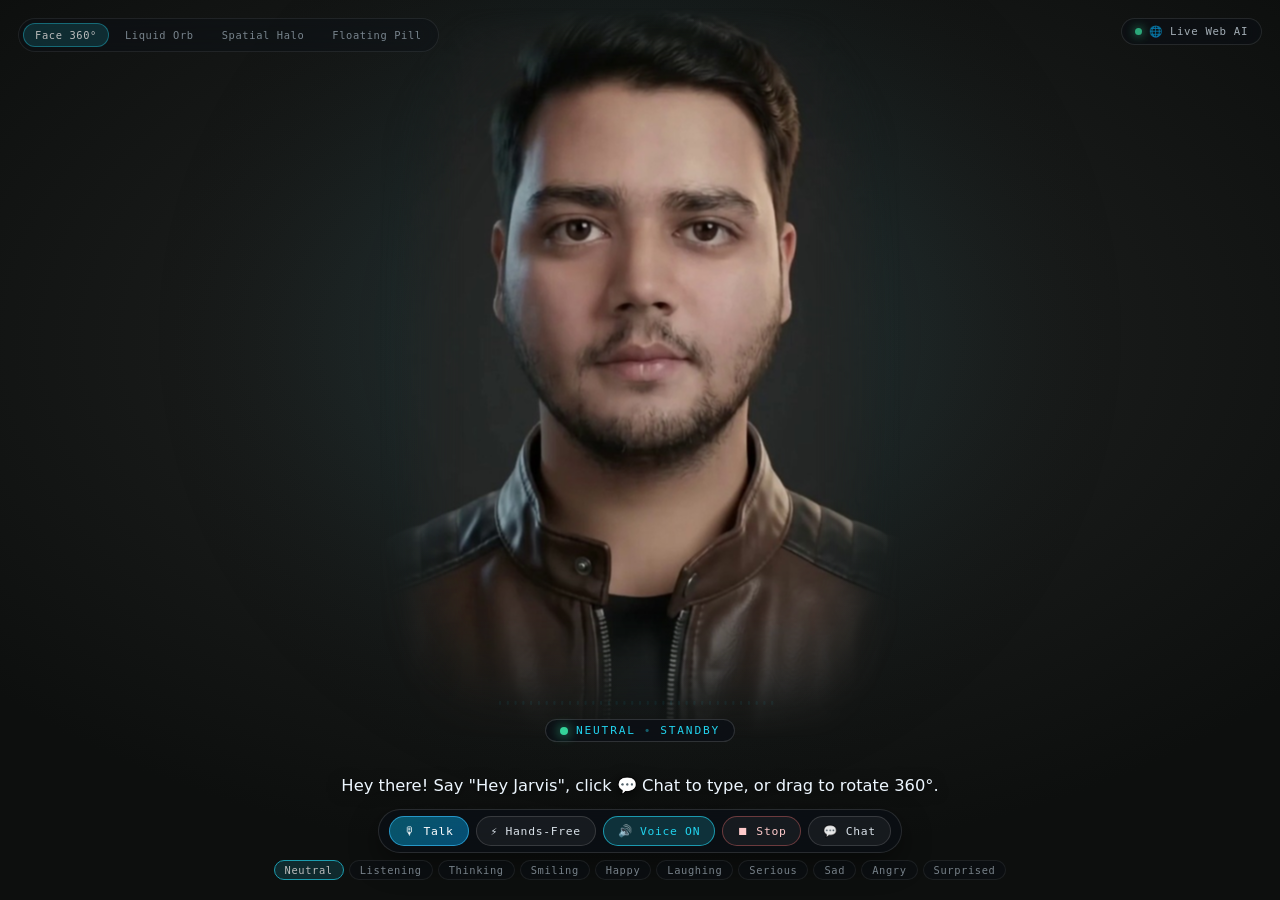
==== docs/index.html @ 6a1994ed "Initial release: J.A.R.V.I.S. 360 Living AI Voice Assistant with multi-emotional OpenVoice v2 clonin" ====
<!DOCTYPE html>
<html lang="en">
<head>
  <meta charset="UTF-8" />
  <meta name="viewport" content="width=device-width, initial-scale=1.0" />
  <title>J.A.R.V.I.S. — Interactive 360° Living Voice Avatar</title>
  <link rel="stylesheet" href="./styles.css?v=28" />
</head>
<body>
  <!-- Full-Viewport Canvas: Face 360° | Liquid Glass Orb | Spatial Halo | Floating Pill -->
  <canvas id="avatarCanvas" aria-label="J.A.R.V.I.S. Real-Time Voice Interface"></canvas>

  <!-- Subtle Top-Left Visual Mode Switcher -->
  <div class="mode-switcher" id="modeSwitcher" role="tablist" aria-label="Visual Mode">
    <button class="mode-pill active" data-mode="face">Face 360°</button>
    <button class="mode-pill" data-mode="orb">Liquid Orb</button>
    <button class="mode-pill" data-mode="halo">Spatial Halo</button>
    <button class="mode-pill" data-mode="pill">Floating Pill</button>
  </div>

  <!-- Subtle Top-Right AI Brain Status & Live LLM Setup Trigger -->
  <button class="brain-pill" id="btnAiBrain" title="Configure Gemini, OpenAI, Groq, or Local Ollama">
    <span class="brain-dot" id="brainDot"></span>
    <span id="brainPillLabel">🧠 Knowledge AI</span>
  </button>

  <!-- Liquid-Glass AI Brain Setup Modal (Connect Gemini / OpenAI / Groq / Ollama live) -->
  <div class="llm-modal-backdrop hidden" id="llmModal">
    <div class="llm-modal" role="dialog" aria-label="Configure AI Brain">
      <div class="llm-modal-head">
        <div>
          <div class="llm-modal-title">🧠 AI Brain &amp; LLM Setup</div>
          <div class="llm-modal-sub" id="llmCurrentStatus">Built-in Web Knowledge active (zero API key needed)</div>
        </div>
        <button class="bento-close" id="btnCloseLlm" title="Close">×</button>
      </div>

      <form class="llm-form" id="llmForm">
        <label class="llm-field">
          <span>Active AI Provider</span>
          <select id="llmProviderSelect">
            <option value="auto">Auto (Cloud LLM → Ollama → Built-in Web Knowledge)</option>
            <option value="gemini">Google Gemini (gemini-2.5-flash)</option>
            <option value="openai">OpenAI (gpt-4o-mini)</option>
            <option value="groq">Groq (llama-3.3-70b-versatile)</option>
            <option value="ollama">Local Ollama (100% Free Offline)</option>
            <option value="offline">Offline Commands Only</option>
          </select>
        </label>

        <div class="llm-group" id="groupGemini">
          <label class="llm-field">
            <span>Gemini API Key <em id="badgeGemini"></em></span>
            <input type="password" id="inputGeminiKey" placeholder="AIza... (saved locally to .env)" autocomplete="off" />
          </label>
          <label class="llm-field">
            <span>Gemini Model</span>
            <input type="text" id="inputGeminiModel" value="gemini-2.5-flash" />
          </label>
        </div>

        <div class="llm-group hidden" id="groupOpenai">
          <label class="llm-field">
            <span>OpenAI API Key <em id="badgeOpenai"></em></span>
            <input type="password" id="inputOpenaiKey" placeholder="sk-... (saved locally to .env)" autocomplete="off" />
          </label>
          <label class="llm-field">
            <span>OpenAI Model</span>
            <input type="text" id="inputOpenaiModel" value="gpt-4o-mini" />
          </label>
        </div>

        <div class="llm-group hidden" id="groupGroq">
          <label class="llm-field">
            <span>Groq API Key <em id="badgeGroq"></em></span>
            <input type="password" id="inputGroqKey" placeholder="gsk_... (saved locally to .env)" autocomplete="off" />
          </label>
          <label class="llm-field">
            <span>Groq Model</span>
            <input type="text" id="inputGroqModel" value="llama-3.3-70b-versatile" />
          </label>
        </div>

        <div class="llm-group hidden" id="groupOllama">
          <label class="llm-field">
            <span>Ollama URL <em id="badgeOllama"></em></span>
            <input type="text" id="inputOllamaUrl" value="http://localhost:11434" />
          </label>
          <label class="llm-field">
            <span>Ollama Model</span>
            <input type="text" id="inputOllamaModel" value="llama3.2" />
          </label>
        </div>

        <label class="llm-field">
          <span>Persona &amp; Voice Tone</span>
          <select id="llmPersonaSelect">
            <option value="calm">Calm &amp; Natural (Warm poised assistant)</option>
            <option value="crisp">Crisp Executive (Ultra-concise brevity)</option>
            <option value="witty">Witty Stark-Style (Dry British charm)</option>
            <option value="analytical">Analytical Engineer (Structured technical clarity)</option>
          </select>
        </label>

        <div class="stack-chips" id="stackChips">
          <span class="stack-chip">🧠 4 Sub-Agents</span>
          <span class="stack-chip">🎙 Semantic Turn VAD</span>
          <span class="stack-chip">👁 Screen Vision</span>
          <span class="stack-chip">🔌 MCP JSON-RPC</span>
          <span class="stack-chip">📚 PDF &amp; Code RAG</span>
          <span class="stack-chip">⚡ Proactive Alerts</span>
          <span class="stack-chip">💡 Smart Home IoT</span>
        </div>

        <div class="llm-feedback" id="llmFeedback"></div>

        <div class="llm-actions">
          <button type="submit" class="pill-btn primary" id="btnSaveLlm">✓ Save &amp; Activate</button>
          <button type="button" class="pill-btn" id="btnTestLlm">⚡ Test Live</button>
        </div>
      </form>
    </div>
  </div>

  <!-- Transient Liquid-Glass Bento Action Confirmation Card (Top-Right, appears on tool actions) -->
  <div class="bento-card hidden" id="bentoCard">
    <div class="bento-head">
      <span class="bento-icon" id="bentoIcon">🚀</span>
      <div class="bento-titles">
        <div class="bento-title" id="bentoTitle">Action Completed</div>
        <div class="bento-sub" id="bentoSub">Laptop Control</div>
      </div>
      <button class="bento-close" id="bentoClose" title="Dismiss">×</button>
    </div>
    <div class="bento-bar-wrap hidden" id="bentoBarWrap">
      <div class="bento-bar-fill" id="bentoBarFill"></div>
    </div>
    <div class="bento-metrics" id="bentoMetrics"></div>
    <a class="bento-open-btn hidden" id="bentoOpenBtn" href="#" target="_blank" rel="noopener">↗ Open Now</a>
  </div>

  <!-- Minimal Floating Voice Expression & Talk Controls Below the Portrait -->
  <div class="voice-stage">
    <div class="state-chip" id="stateChip">
      <span class="pulse-dot" id="connDot"></span>
      <span id="exprLabel">NEUTRAL</span>
      <span class="state-sep">•</span>
      <span id="stateLabel">STANDBY</span>
      <button class="angle-chip hidden" id="btnResetAngle" title="Click or double-click portrait to face front">⟲ 0°</button>
      <span class="tool-badge hidden" id="toolBadge"></span>
    </div>

    <!-- Live Real-Time Subtitles -->
    <div class="live-you" id="liveYou"></div>
    <div class="live-jarvis" id="liveJarvis">Hey there! Say "Hey Jarvis", click 💬 Chat to type, or drag to rotate 360°.</div>

    <!-- Safety Confirmation Bar (Only for dangerous system commands) -->
    <div class="confirm-bar hidden" id="confirmBar">
      <span id="confirmText">Confirm action?</span>
      <button class="pill-btn amber" id="btnConfirmYes">Confirm</button>
      <button class="pill-btn" id="btnConfirmNo">Cancel</button>
    </div>

    <!-- Main Voice Control Dock -->
    <div class="talk-dock">
      <button class="pill-btn primary" id="btnTalk" title="Push-to-Talk (Click face or press Space)">
        🎙 Talk
      </button>
      <button class="pill-btn" id="btnHandsFree" title="Continuous Hands-Free Conversation">
        ⚡ Hands-Free
      </button>
      <button class="pill-btn" id="btnLocalMic" title="Use Local Python Microphone">
        🖥 Py Mic
      </button>
      <button class="pill-btn active" id="btnVoice" title="Toggle Spoken Voice Output">
        🔊 Voice ON
      </button>
      <button class="pill-btn danger" id="btnStop" title="Stop Speaking (Esc)">
        ⏹ Stop
      </button>
      <button class="pill-btn" id="btnChatToggle" title="Open Typing Chat (/ or C)">
        💬 Chat
      </button>
      <button class="pill-btn" id="btnVisionScreen" title="See &amp; Analyze My Screen (V)">
        👁 Screen
      </button>
    </div>

    <!-- Live Expression Bar (Triggers automatically while talking, or click to preview) -->
    <div class="expr-strip" id="exprStrip">
      <button class="expr-pill active" data-expr="neutral">Neutral</button>
      <button class="expr-pill" data-expr="listening">Listening</button>
      <button class="expr-pill" data-expr="thinking">Thinking</button>
      <button class="expr-pill" data-expr="smiling">Smiling</button>
      <button class="expr-pill" data-expr="happy">Happy</button>
      <button class="expr-pill" data-expr="laughing">Laughing</button>
      <button class="expr-pill" data-expr="serious">Serious</button>
      <button class="expr-pill" data-expr="sad">Sad</button>
      <button class="expr-pill" data-expr="angry">Angry</button>
      <button class="expr-pill" data-expr="surprised">Surprised</button>
    </div>
  </div>

  <!-- Translucent Liquid-Glass Typing Chat Drawer (Left Side, Never Covers Centered Face) -->
  <aside class="chat-drawer hidden" id="chatDrawer" aria-label="Chat with J.A.R.V.I.S.">
    <div class="chat-head">
      <div class="chat-head-title">
        <span>💬</span>
        <span>Chat with J.A.R.V.I.S.</span>
      </div>
      <div class="chat-head-actions">
        <button class="chat-mini-btn" id="btnClearChat" title="Clear chat history">Clear</button>
        <button class="bento-close" id="btnCloseChat" title="Close Chat (Esc)">×</button>
      </div>
    </div>
    <div class="chat-messages" id="chatMessages"></div>
    <div class="chat-typing hidden" id="chatTyping">J.A.R.V.I.S. is thinking...</div>
    <form class="chat-form" id="chatForm">
      <input
        type="text"
        id="chatInput"
        placeholder="Type a message (e.g. 'Hey Jarvis', 'Open YouTube')..."
        autocomplete="off"
      />
      <button type="submit" class="chat-send-btn" title="Send message">➤</button>
    </form>
  </aside>

  <script>window.JARVIS_STATIC_MODE = true;</script>
  <script src="./app.js?v=28"></script>
</body>
</html>
---- docs/styles.css ----
:root {
  --cyan: #22d3ee;
  --blue: #38bdf8;
  --violet: #a78bfa;
  --emerald: #34d399;
  --amber: #fbbf24;
  --red: #f87171;
  --text: #eef7ff;
  --muted: rgba(176, 206, 228, 0.76);
  --font-sans: "Segoe UI", "Inter", system-ui, -apple-system, sans-serif;
  --font-mono: "Cascadia Code", "Consolas", monospace;
}

* {
  box-sizing: border-box;
  margin: 0;
  padding: 0;
}

html,
body {
  width: 100%;
  height: 100%;
  overflow: hidden;
  background: radial-gradient(ellipse 68% 58% at 50% 38%, #222423 0%, #1b1d1c 36%, #141615 68%, #0d0f0e 100%);
  color: var(--text);
  font-family: var(--font-sans);
  user-select: none;
}

/* Full-viewport mathematically centered avatar canvas */
#avatarCanvas {
  position: fixed;
  inset: 0;
  width: 100vw;
  height: 100vh;
  display: block;
  cursor: grab;
  touch-action: none;
  z-index: 1;
}
#avatarCanvas.dragging {
  cursor: grabbing;
}

.angle-chip {
  pointer-events: auto;
  margin-left: 4px;
  padding: 2px 8px;
  border-radius: 999px;
  border: 1px solid rgba(56, 189, 248, 0.45);
  background: rgba(56, 189, 248, 0.14);
  color: #bae6fd;
  font-family: var(--font-mono);
  font-size: 0.65rem;
  letter-spacing: 0.08em;
  cursor: pointer;
  transition: all 0.15s ease;
}
.angle-chip:hover {
  border-color: var(--cyan);
  background: rgba(34, 211, 238, 0.28);
  color: #ffffff;
}

/* Centered floating voice stage underneath portrait */
.voice-stage {
  position: fixed;
  left: 50%;
  bottom: 20px;
  transform: translateX(-50%);
  width: min(820px, calc(100vw - 28px));
  display: flex;
  flex-direction: column;
  align-items: center;
  gap: 7px;
  text-align: center;
  z-index: 5;
  pointer-events: none;
}

.state-chip {
  display: inline-flex;
  align-items: center;
  gap: 8px;
  padding: 4px 14px;
  border-radius: 999px;
  background: rgba(10, 14, 22, 0.72);
  border: 1px solid rgba(255, 255, 255, 0.14);
  backdrop-filter: blur(12px);
  font-family: var(--font-mono);
  font-size: 0.7rem;
  letter-spacing: 0.16em;
  color: var(--cyan);
}

.state-sep {
  opacity: 0.4;
}

.pulse-dot {
  width: 8px;
  height: 8px;
  border-radius: 50%;
  background: var(--red);
  box-shadow: 0 0 10px var(--red);
  transition: all 0.25s ease;
}
.pulse-dot.online {
  background: var(--emerald);
  box-shadow: 0 0 12px var(--emerald);
}

.tool-badge {
  padding-left: 8px;
  border-left: 1px solid rgba(251, 191, 36, 0.4);
  color: var(--amber);
  letter-spacing: 0.08em;
}

.live-you {
  min-height: 18px;
  font-size: 0.86rem;
  color: var(--muted);
  font-style: italic;
  max-width: 700px;
}

.live-jarvis {
  min-height: 26px;
  font-size: 1.02rem;
  line-height: 1.42;
  color: var(--text);
  text-shadow: 0 2px 14px rgba(0, 0, 0, 0.75);
  max-width: 720px;
  padding: 0 10px;
}

.confirm-bar {
  pointer-events: auto;
  display: inline-flex;
  align-items: center;
  gap: 10px;
  padding: 7px 14px;
  border-radius: 999px;
  background: rgba(34, 20, 4, 0.88);
  border: 1px solid rgba(251, 191, 36, 0.65);
  color: #fef3c7;
  font-size: 0.84rem;
  backdrop-filter: blur(12px);
}

/* Main Voice Control Dock */
.talk-dock {
  pointer-events: auto;
  margin-top: 2px;
  display: flex;
  align-items: center;
  justify-content: center;
  flex-wrap: wrap;
  gap: 7px;
  padding: 6px 10px;
  border-radius: 999px;
  background: rgba(10, 14, 22, 0.72);
  border: 1px solid rgba(255, 255, 255, 0.12);
  backdrop-filter: blur(14px);
  box-shadow: 0 10px 30px rgba(0, 0, 0, 0.45);
}

.pill-btn {
  display: inline-flex;
  align-items: center;
  gap: 5px;
  padding: 7px 14px;
  border-radius: 999px;
  border: 1px solid rgba(255, 255, 255, 0.14);
  background: rgba(255, 255, 255, 0.05);
  color: rgba(238, 247, 255, 0.9);
  font-family: var(--font-mono);
  font-size: 0.71rem;
  letter-spacing: 0.06em;
  cursor: pointer;
  transition: all 0.18s ease;
}
.pill-btn:hover {
  border-color: var(--cyan);
  background: rgba(34, 211, 238, 0.16);
  color: #ffffff;
  transform: translateY(-1px);
}
.pill-btn.primary {
  background: linear-gradient(135deg, rgba(8, 145, 178, 0.55), rgba(2, 132, 199, 0.55));
  border-color: rgba(56, 189, 248, 0.65);
  color: #ffffff;
}
.pill-btn.active {
  border-color: rgba(34, 211, 238, 0.65);
  background: rgba(34, 211, 238, 0.18);
  color: var(--cyan);
}
.pill-btn.live {
  border-color: var(--emerald);
  background: rgba(52, 211, 153, 0.24);
  color: var(--emerald);
  box-shadow: 0 0 16px rgba(52, 211, 153, 0.4);
}
.pill-btn.listening {
  border-color: var(--blue);
  background: rgba(56, 189, 248, 0.3);
  color: #ffffff;
  box-shadow: 0 0 20px rgba(56, 189, 248, 0.55);
}
.pill-btn.amber {
  border-color: var(--amber);
  background: rgba(251, 191, 36, 0.24);
  color: #fef3c7;
}
.pill-btn.danger {
  border-color: rgba(248, 113, 113, 0.38);
  color: #fecaca;
}
.pill-btn.danger:hover {
  border-color: var(--red);
  background: rgba(248, 113, 113, 0.22);
}

/* Subtle Expression Selector Strip */
.expr-strip {
  pointer-events: auto;
  display: flex;
  align-items: center;
  justify-content: center;
  flex-wrap: wrap;
  gap: 5px;
  opacity: 0.72;
  transition: opacity 0.2s ease;
}
.expr-strip:hover {
  opacity: 1;
}

.expr-pill {
  padding: 3px 10px;
  border-radius: 999px;
  border: 1px solid rgba(255, 255, 255, 0.1);
  background: rgba(12, 16, 24, 0.58);
  color: rgba(208, 224, 238, 0.76);
  font-family: var(--font-mono);
  font-size: 0.65rem;
  letter-spacing: 0.06em;
  cursor: pointer;
  transition: all 0.16s ease;
}
.expr-pill:hover {
  border-color: rgba(255, 255, 255, 0.35);
  color: #ffffff;
}
.expr-pill.active {
  border-color: var(--cyan);
  background: rgba(34, 211, 238, 0.2);
  color: #ffffff;
}

/* Optional Quick Text Input */
.quick-input {
  pointer-events: auto;
  width: min(520px, 100%);
  margin-top: 2px;
}
.quick-input input {
  width: 100%;
  padding: 9px 16px;
  border-radius: 999px;
  border: 1px solid rgba(34, 211, 238, 0.45);
  background: rgba(8, 12, 20, 0.88);
  color: var(--text);
  font-size: 0.9rem;
  text-align: center;
  outline: none;
  backdrop-filter: blur(12px);
}
.quick-input input:focus {
  border-color: var(--cyan);
  box-shadow: 0 0 18px rgba(34, 211, 238, 0.25);
}

/* Subtle Top-Left UI Mode Switcher (Face 360° | Liquid Orb | Spatial Halo | Floating Pill) */
.mode-switcher {
  position: fixed;
  top: 18px;
  left: 18px;
  z-index: 8;
  display: inline-flex;
  align-items: center;
  gap: 4px;
  padding: 4px;
  border-radius: 999px;
  background: rgba(12, 16, 24, 0.56);
  border: 1px solid rgba(255, 255, 255, 0.11);
  backdrop-filter: blur(16px);
  opacity: 0.72;
  transition: opacity 0.2s ease;
}
.mode-switcher:hover {
  opacity: 1;
}

.mode-pill {
  padding: 5px 11px;
  border-radius: 999px;
  border: 1px solid transparent;
  background: transparent;
  color: rgba(210, 228, 244, 0.75);
  font-family: var(--font-mono);
  font-size: 0.65rem;
  letter-spacing: 0.06em;
  cursor: pointer;
  transition: all 0.18s ease;
}
.mode-pill:hover {
  color: #ffffff;
}
.mode-pill.active {
  background: rgba(34, 211, 238, 0.2);
  border-color: rgba(34, 211, 238, 0.55);
  color: #ffffff;
}

/* Transient Liquid-Glass Bento Action Confirmation Card */
.bento-card {
  position: fixed;
  top: 62px;
  right: 18px;
  z-index: 9;
  width: min(310px, calc(100vw - 36px));
  padding: 13px 15px;
  border-radius: 18px;
  background: linear-gradient(145deg, rgba(20, 28, 42, 0.78), rgba(10, 14, 22, 0.86));
  border: 1px solid rgba(255, 255, 255, 0.16);
  box-shadow: 0 14px 36px rgba(0, 0, 0, 0.45), inset 0 1px 0 rgba(255, 255, 255, 0.12);
  backdrop-filter: blur(20px);
  display: flex;
  flex-direction: column;
  gap: 10px;
  animation: bentoSlideIn 0.28s cubic-bezier(0.22, 1, 0.36, 1);
}
.bento-card.blocked {
  border-color: rgba(248, 113, 113, 0.55);
}

@keyframes bentoSlideIn {
  from { opacity: 0; transform: translateY(-10px) scale(0.96); }
  to { opacity: 1; transform: translateY(0) scale(1); }
}

.bento-head {
  display: flex;
  align-items: center;
  gap: 10px;
}
.bento-icon {
  width: 34px;
  height: 34px;
  border-radius: 11px;
  display: flex;
  align-items: center;
  justify-content: center;
  font-size: 1.05rem;
  background: rgba(34, 211, 238, 0.14);
  border: 1px solid rgba(34, 211, 238, 0.3);
}
.bento-titles {
  flex: 1;
  min-width: 0;
}
.bento-title {
  font-size: 0.86rem;
  font-weight: 600;
  color: #ffffff;
  white-space: nowrap;
  overflow: hidden;
  text-overflow: ellipsis;
}
.bento-sub {
  font-size: 0.72rem;
  color: var(--muted);
  margin-top: 2px;
  line-height: 1.3;
}
.bento-close {
  background: transparent;
  border: none;
  color: var(--muted);
  font-size: 1.15rem;
  cursor: pointer;
  padding: 2px 6px;
}
.bento-close:hover {
  color: #ffffff;
}

.bento-bar-wrap {
  height: 6px;
  border-radius: 999px;
  background: rgba(255, 255, 255, 0.1);
  overflow: hidden;
}
.bento-bar-fill {
  height: 100%;
  width: 0%;
  border-radius: 999px;
  background: linear-gradient(90deg, #06b6d4, #38bdf8, #34d399);
  transition: width 0.35s ease;
}

.bento-metrics {
  display: grid;
  grid-template-columns: repeat(auto-fit, minmax(72px, 1fr));
  gap: 6px;
}
.bento-metric {
  padding: 6px 8px;
  border-radius: 10px;
  background: rgba(255, 255, 255, 0.05);
  border: 1px solid rgba(255, 255, 255, 0.07);
}
.bento-metric-label {
  font-family: var(--font-mono);
  font-size: 0.58rem;
  letter-spacing: 0.08em;
  color: var(--muted);
}
.bento-metric-val {
  font-family: var(--font-mono);
  font-size: 0.8rem;
  font-weight: 600;
  color: var(--text);
  margin-top: 2px;
}

.bento-open-btn {
  display: inline-flex;
  align-items: center;
  justify-content: center;
  gap: 6px;
  padding: 7px 12px;
  border-radius: 10px;
  background: linear-gradient(135deg, rgba(8, 145, 178, 0.65), rgba(2, 132, 199, 0.65));
  border: 1px solid rgba(56, 189, 248, 0.7);
  color: #ffffff;
  font-family: var(--font-mono);
  font-size: 0.72rem;
  letter-spacing: 0.06em;
  text-decoration: none;
  transition: all 0.16s ease;
}
.bento-open-btn:hover {
  background: rgba(34, 211, 238, 0.35);
  border-color: var(--cyan);
}

/* Subtle Top-Right AI Brain Status & Setup Pill */
.brain-pill {
  position: fixed;
  top: 18px;
  right: 18px;
  z-index: 8;
  display: inline-flex;
  align-items: center;
  gap: 7px;
  padding: 6px 13px;
  border-radius: 999px;
  background: rgba(12, 16, 24, 0.58);
  border: 1px solid rgba(255, 255, 255, 0.13);
  color: rgba(226, 240, 252, 0.9);
  font-family: var(--font-mono);
  font-size: 0.67rem;
  letter-spacing: 0.06em;
  backdrop-filter: blur(16px);
  cursor: pointer;
  opacity: 0.78;
  transition: all 0.18s ease;
}
.brain-pill:hover {
  opacity: 1;
  border-color: var(--cyan);
  background: rgba(34, 211, 238, 0.16);
  color: #ffffff;
}
.brain-dot {
  width: 7px;
  height: 7px;
  border-radius: 50%;
  background: var(--cyan);
  box-shadow: 0 0 8px var(--cyan);
}
.brain-dot.cloud {
  background: var(--emerald);
  box-shadow: 0 0 10px var(--emerald);
}

/* Liquid-Glass AI Brain Setup Modal */
.llm-modal-backdrop {
  position: fixed;
  inset: 0;
  z-index: 20;
  background: rgba(5, 8, 14, 0.62);
  backdrop-filter: blur(10px);
  display: flex;
  align-items: center;
  justify-content: center;
  padding: 18px;
}
.llm-modal {
  width: min(440px, 100%);
  padding: 18px 20px;
  border-radius: 20px;
  background: linear-gradient(150deg, rgba(20, 26, 38, 0.94), rgba(10, 14, 22, 0.96));
  border: 1px solid rgba(255, 255, 255, 0.16);
  box-shadow: 0 24px 60px rgba(0, 0, 0, 0.6), inset 0 1px 0 rgba(255, 255, 255, 0.12);
  display: flex;
  flex-direction: column;
  gap: 14px;
}
.llm-modal-head {
  display: flex;
  align-items: flex-start;
  justify-content: space-between;
  gap: 12px;
}
.llm-modal-title {
  font-size: 0.98rem;
  font-weight: 600;
  color: #ffffff;
}
.llm-modal-sub {
  font-size: 0.74rem;
  color: var(--muted);
  margin-top: 3px;
}
.llm-form {
  display: flex;
  flex-direction: column;
  gap: 11px;
}
.llm-group {
  display: flex;
  flex-direction: column;
  gap: 9px;
}
.llm-field {
  display: flex;
  flex-direction: column;
  gap: 5px;
  font-size: 0.73rem;
  color: rgba(214, 232, 248, 0.85);
}
.llm-field em {
  font-style: normal;
  color: var(--emerald);
  margin-left: 6px;
}
.llm-field input,
.llm-field select {
  width: 100%;
  padding: 8px 12px;
  border-radius: 10px;
  border: 1px solid rgba(255, 255, 255, 0.14);
  background: rgba(8, 12, 20, 0.85);
  color: var(--text);
  font-family: var(--font-sans);
  font-size: 0.83rem;
  outline: none;
}
.llm-field input:focus,
.llm-field select:focus {
  border-color: var(--cyan);
}
.llm-feedback {
  min-height: 18px;
  font-size: 0.75rem;
  color: var(--cyan);
}
.llm-feedback.error {
  color: var(--red);
}
.llm-actions {
  display: flex;
  align-items: center;
  gap: 8px;
  margin-top: 2px;
}
.stack-chips {
  display: flex;
  flex-wrap: wrap;
  gap: 5px;
  margin-top: 2px;
}
.stack-chip {
  padding: 3px 8px;
  border-radius: 999px;
  background: rgba(34, 211, 238, 0.09);
  border: 1px solid rgba(34, 211, 238, 0.24);
  color: rgba(210, 236, 250, 0.88);
  font-family: var(--font-mono);
  font-size: 0.60rem;
  letter-spacing: 0.04em;
}

/* Translucent Liquid-Glass Typing Chat Drawer */
.chat-drawer {
  position: fixed;
  left: 18px;
  top: 62px;
  bottom: 146px;
  width: min(350px, calc(100vw - 36px));
  z-index: 10;
  display: flex;
  flex-direction: column;
  border-radius: 20px;
  background: linear-gradient(155deg, rgba(16, 22, 34, 0.80), rgba(9, 13, 20, 0.88));
  border: 1px solid rgba(255, 255, 255, 0.14);
  box-shadow: 0 20px 50px rgba(0, 0, 0, 0.55), inset 0 1px 0 rgba(255, 255, 255, 0.10);
  backdrop-filter: blur(22px);
  overflow: hidden;
  user-select: text;
  animation: bentoSlideIn 0.24s cubic-bezier(0.22, 1, 0.36, 1);
}
.chat-head {
  display: flex;
  align-items: center;
  justify-content: space-between;
  padding: 12px 14px;
  border-bottom: 1px solid rgba(255, 255, 255, 0.09);
}
.chat-head-title {
  display: inline-flex;
  align-items: center;
  gap: 8px;
  font-size: 0.84rem;
  font-weight: 600;
  color: #ffffff;
  letter-spacing: 0.02em;
}
.chat-head-actions {
  display: inline-flex;
  align-items: center;
  gap: 6px;
}
.chat-mini-btn {
  padding: 3px 9px;
  border-radius: 999px;
  border: 1px solid rgba(255, 255, 255, 0.13);
  background: rgba(255, 255, 255, 0.05);
  color: var(--muted);
  font-family: var(--font-mono);
  font-size: 0.62rem;
  cursor: pointer;
  transition: all 0.15s ease;
}
.chat-mini-btn:hover {
  border-color: var(--cyan);
  color: #ffffff;
}
.chat-messages {
  flex: 1;
  overflow-y: auto;
  padding: 12px 13px;
  display: flex;
  flex-direction: column;
  gap: 10px;
}
.chat-messages::-webkit-scrollbar {
  width: 5px;
}
.chat-messages::-webkit-scrollbar-thumb {
  background: rgba(255, 255, 255, 0.16);
  border-radius: 999px;
}
.chat-msg {
  max-width: 88%;
  padding: 9px 12px;
  border-radius: 14px;
  font-size: 0.84rem;
  line-height: 1.42;
  word-wrap: break-word;
}
.chat-msg.user {
  align-self: flex-end;
  background: linear-gradient(135deg, rgba(8, 145, 178, 0.42), rgba(2, 132, 199, 0.36));
  border: 1px solid rgba(56, 189, 248, 0.38);
  color: #f0faff;
  border-bottom-right-radius: 4px;
}
.chat-msg.assistant {
  align-self: flex-start;
  background: rgba(255, 255, 255, 0.06);
  border: 1px solid rgba(255, 255, 255, 0.10);
  color: var(--text);
  border-bottom-left-radius: 4px;
}
.chat-meta {
  font-family: var(--font-mono);
  font-size: 0.58rem;
  color: var(--muted);
  margin-top: 4px;
  opacity: 0.8;
}
.chat-typing {
  padding: 4px 14px 6px;
  font-family: var(--font-mono);
  font-size: 0.68rem;
  color: var(--cyan);
  letter-spacing: 0.04em;
}
.chat-form {
  display: flex;
  align-items: center;
  gap: 7px;
  padding: 10px 11px;
  border-top: 1px solid rgba(255, 255, 255, 0.09);
  background: rgba(8, 12, 20, 0.52);
}
.chat-form input {
  flex: 1;
  min-width: 0;
  padding: 8px 13px;
  border-radius: 999px;
  border: 1px solid rgba(255, 255, 255, 0.15);
  background: rgba(12, 18, 28, 0.85);
  color: var(--text);
  font-size: 0.84rem;
  outline: none;
}
.chat-form input:focus {
  border-color: var(--cyan);
  box-shadow: 0 0 12px rgba(34, 211, 238, 0.22);
}
.chat-send-btn {
  width: 34px;
  height: 34px;
  border-radius: 50%;
  border: 1px solid rgba(56, 189, 248, 0.65);
  background: linear-gradient(135deg, rgba(8, 145, 178, 0.72), rgba(2, 132, 199, 0.72));
  color: #ffffff;
  font-size: 0.88rem;
  cursor: pointer;
  display: inline-flex;
  align-items: center;
  justify-content: center;
  transition: all 0.16s ease;
}
.chat-send-btn:hover {
  background: rgba(34, 211, 238, 0.55);
  transform: scale(1.05);
}

.hidden {
  display: none !important;
}
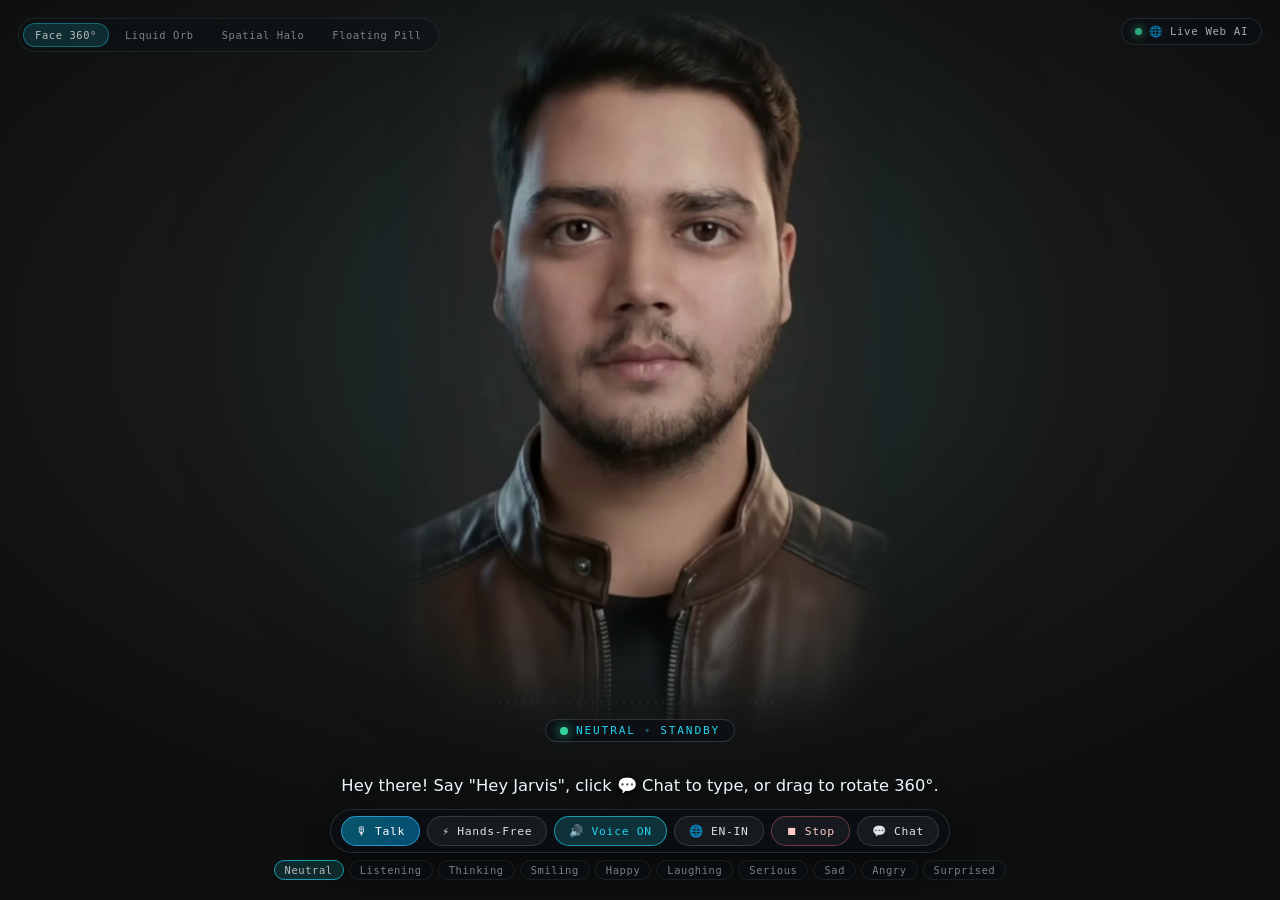
==== commit 61d81195: "Add Indian male neural voices (Prabhat/Madhur), Hindi/Hinglish chat-first routing, UTF-8 WS, and liv" ====
--- a/docs/index.html
+++ b/docs/index.html
@@ -4,7 +4,7 @@
   <meta charset="UTF-8" />
   <meta name="viewport" content="width=device-width, initial-scale=1.0" />
   <title>J.A.R.V.I.S. — Interactive 360° Living Voice Avatar</title>
-  <link rel="stylesheet" href="./styles.css?v=28" />
+  <link rel="stylesheet" href="./styles.css?v=31" />
 </head>
 <body>
   <!-- Full-Viewport Canvas: Face 360° | Liquid Glass Orb | Spatial Halo | Floating Pill -->
@@ -102,6 +102,16 @@
           </select>
         </label>
 
+        <label class="llm-field">
+          <span>Assistant Voice</span>
+          <select id="llmVoiceSelect">
+            <option value="en-IN-PrabhatNeural">🇮🇳 Indian Male — Prabhat &amp; Madhur (Default)</option>
+            <option value="hi-IN-MadhurNeural">🇮🇳 Hindi / Hinglish Male — Madhur Neural</option>
+            <option value="cloned">🎙 My Cloned Voice (My Voice.mpeg)</option>
+            <option value="en-GB-RyanNeural">🇬🇧 British Male — Ryan Neural</option>
+          </select>
+        </label>
+
         <div class="stack-chips" id="stackChips">
           <span class="stack-chip">🧠 4 Sub-Agents</span>
           <span class="stack-chip">🎙 Semantic Turn VAD</span>
@@ -174,6 +184,9 @@
       </button>
       <button class="pill-btn active" id="btnVoice" title="Toggle Spoken Voice Output">
         🔊 Voice ON
+      </button>
+      <button class="pill-btn" id="btnLangToggle" title="Switch Mic Recognition between Hinglish (EN-IN) and Hindi (HI-IN)">
+        🌐 EN-IN
       </button>
       <button class="pill-btn danger" id="btnStop" title="Stop Speaking (Esc)">
         ⏹ Stop
@@ -227,6 +240,6 @@
   </aside>
 
   <script>window.JARVIS_STATIC_MODE = true;</script>
-  <script src="./app.js?v=28"></script>
+  <script src="./app.js?v=31"></script>
 </body>
 </html>
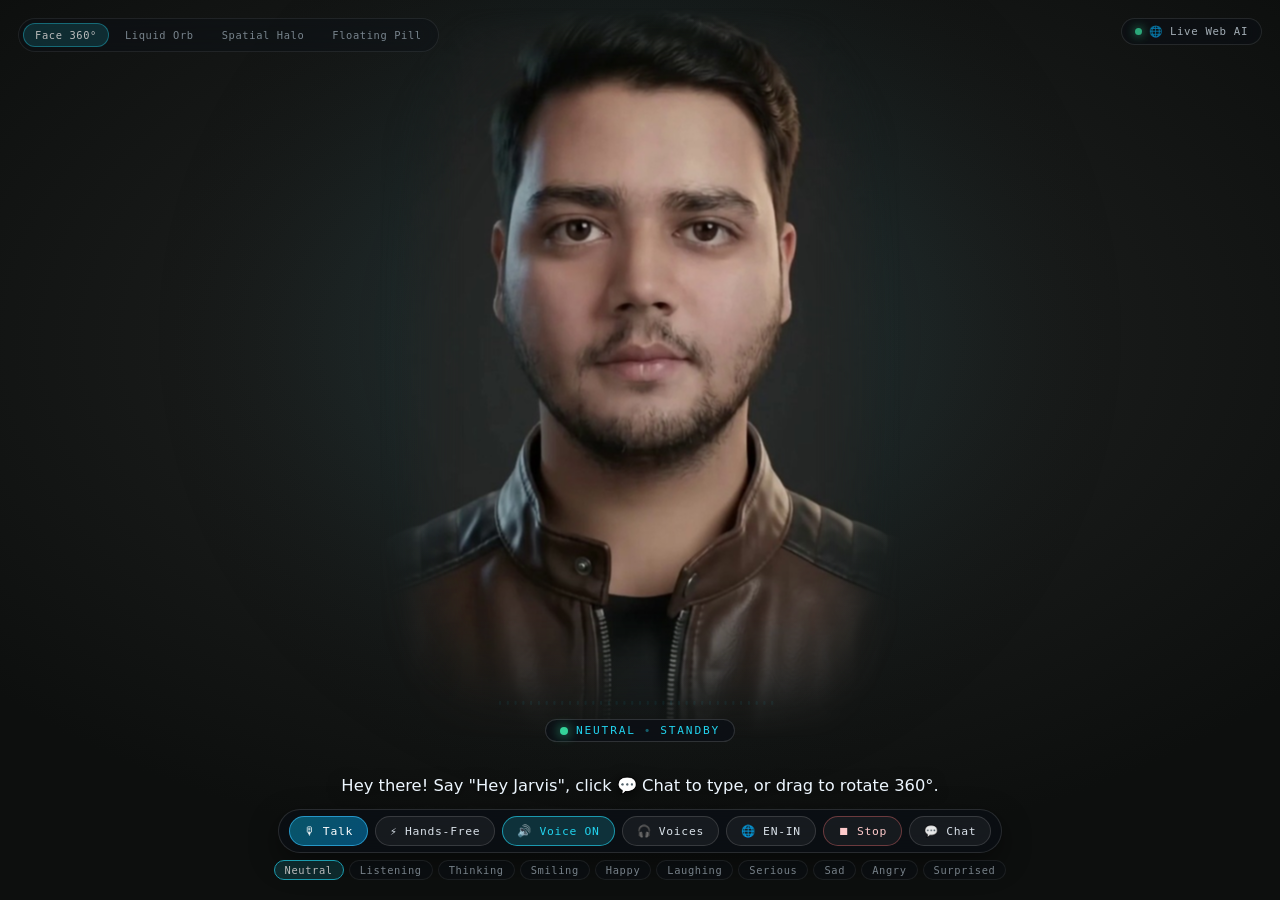
==== commit 09c8f266: "Add searchable All Voices Studio (300+ neural voices + browser voices) with live Play & Select" ====
--- a/docs/index.html
+++ b/docs/index.html
@@ -4,7 +4,7 @@
   <meta charset="UTF-8" />
   <meta name="viewport" content="width=device-width, initial-scale=1.0" />
   <title>J.A.R.V.I.S. — Interactive 360° Living Voice Avatar</title>
-  <link rel="stylesheet" href="./styles.css?v=31" />
+  <link rel="stylesheet" href="./styles.css?v=32" />
 </head>
 <body>
   <!-- Full-Viewport Canvas: Face 360° | Liquid Glass Orb | Spatial Halo | Floating Pill -->
@@ -184,6 +184,9 @@
       </button>
       <button class="pill-btn active" id="btnVoice" title="Toggle Spoken Voice Output">
         🔊 Voice ON
+      </button>
+      <button class="pill-btn" id="btnVoicesToggle" title="Browse, Play &amp; Select Your Favourite Voice">
+        🎧 Voices
       </button>
       <button class="pill-btn" id="btnLangToggle" title="Switch Mic Recognition between Hinglish (EN-IN) and Hindi (HI-IN)">
         🌐 EN-IN
@@ -239,7 +242,63 @@
     </form>
   </aside>
 
+  <!-- Translucent Liquid-Glass All-Voices Picker Drawer (Right Side, Works Local + GitHub Pages) -->
+  <aside class="voice-drawer hidden" id="voiceDrawer" aria-label="All Voices Studio">
+    <div class="chat-head">
+      <div class="chat-head-title">
+        <span>🎧</span>
+        <span>All Voices</span>
+        <span class="voice-count-pill" id="voiceCountPill">0</span>
+        <span class="voice-active-pill" id="voiceActivePill">🇮🇳 Prabhat</span>
+      </div>
+      <div class="chat-head-actions">
+        <button class="bento-close" id="btnCloseVoices" title="Close Voices (Esc)">×</button>
+      </div>
+    </div>
+
+    <div class="voice-controls">
+      <input
+        type="text"
+        class="voice-sample-input"
+        id="voiceSearchInput"
+        placeholder="🔍 Search all voices (India, Hindi, Male, Ryan, Madhur...)"
+        autocomplete="off"
+      />
+
+      <div class="voice-filters" id="voiceFilters">
+        <button class="voice-filter-pill active" data-filter="featured">⭐ Top Picks</button>
+        <button class="voice-filter-pill" data-filter="Indian">🇮🇳 India</button>
+        <button class="voice-filter-pill" data-filter="Male">Male</button>
+        <button class="voice-filter-pill" data-filter="Female">Female</button>
+        <button class="voice-filter-pill" data-filter="British">🇬🇧 UK</button>
+        <button class="voice-filter-pill" data-filter="American">🇺🇸 US</button>
+        <button class="voice-filter-pill" data-filter="all">🌍 All</button>
+      </div>
+
+      <div class="voice-sliders">
+        <label class="voice-slider-row">
+          <span>Speed <strong id="voiceRateVal">Normal</strong></span>
+          <input type="range" id="voiceRateRange" min="-20" max="25" step="5" value="0" />
+        </label>
+        <label class="voice-slider-row">
+          <span>Pitch <strong id="voicePitchVal">Natural</strong></span>
+          <input type="range" id="voicePitchRange" min="-6" max="6" step="1" value="0" />
+        </label>
+      </div>
+
+      <input
+        type="text"
+        class="voice-sample-input"
+        id="voiceSampleInput"
+        placeholder="Optional custom sentence to test (English or हिंदी)..."
+        autocomplete="off"
+      />
+    </div>
+
+    <div class="voice-list" id="voiceList"></div>
+  </aside>
+
   <script>window.JARVIS_STATIC_MODE = true;</script>
-  <script src="./app.js?v=31"></script>
+  <script src="./app.js?v=32"></script>
 </body>
 </html>
--- a/docs/styles.css
+++ b/docs/styles.css
@@ -755,6 +755,229 @@
   transform: scale(1.05);
 }
 
+/* Translucent Liquid-Glass All-Voices Picker Drawer (Right Side) */
+.voice-drawer {
+  position: fixed;
+  right: 18px;
+  top: 62px;
+  bottom: 146px;
+  width: min(390px, calc(100vw - 36px));
+  z-index: 10;
+  display: flex;
+  flex-direction: column;
+  border-radius: 20px;
+  background: linear-gradient(155deg, rgba(16, 22, 34, 0.84), rgba(9, 13, 20, 0.92));
+  border: 1px solid rgba(255, 255, 255, 0.14);
+  box-shadow: 0 20px 50px rgba(0, 0, 0, 0.55), inset 0 1px 0 rgba(255, 255, 255, 0.10);
+  backdrop-filter: blur(22px);
+  overflow: hidden;
+  animation: bentoSlideIn 0.24s cubic-bezier(0.22, 1, 0.36, 1);
+}
+.voice-count-pill {
+  padding: 2px 7px;
+  border-radius: 999px;
+  background: rgba(56, 189, 248, 0.14);
+  border: 1px solid rgba(56, 189, 248, 0.35);
+  color: #bae6fd;
+  font-family: var(--font-mono);
+  font-size: 0.60rem;
+}
+.voice-active-pill {
+  padding: 2px 8px;
+  border-radius: 999px;
+  background: rgba(52, 211, 153, 0.16);
+  border: 1px solid rgba(52, 211, 153, 0.45);
+  color: #a7f3d0;
+  font-family: var(--font-mono);
+  font-size: 0.61rem;
+  letter-spacing: 0.03em;
+  max-width: 135px;
+  overflow: hidden;
+  text-overflow: ellipsis;
+  white-space: nowrap;
+}
+.voice-controls {
+  padding: 10px 12px;
+  border-bottom: 1px solid rgba(255, 255, 255, 0.08);
+  display: flex;
+  flex-direction: column;
+  gap: 8px;
+  background: rgba(8, 12, 20, 0.44);
+}
+.voice-filters {
+  display: flex;
+  flex-wrap: wrap;
+  gap: 5px;
+}
+.voice-filter-pill {
+  padding: 4px 8px;
+  border-radius: 999px;
+  border: 1px solid rgba(255, 255, 255, 0.12);
+  background: rgba(255, 255, 255, 0.04);
+  color: var(--muted);
+  font-family: var(--font-mono);
+  font-size: 0.62rem;
+  cursor: pointer;
+  transition: all 0.15s ease;
+}
+.voice-filter-pill:hover {
+  border-color: var(--cyan);
+  color: #ffffff;
+}
+.voice-filter-pill.active {
+  border-color: rgba(34, 211, 238, 0.72);
+  background: rgba(34, 211, 238, 0.19);
+  color: #ffffff;
+}
+.voice-sliders {
+  display: grid;
+  grid-template-columns: 1fr 1fr;
+  gap: 10px;
+}
+.voice-slider-row {
+  display: flex;
+  flex-direction: column;
+  gap: 3px;
+  font-size: 0.68rem;
+  color: var(--muted);
+}
+.voice-slider-row strong {
+  color: var(--cyan);
+  font-family: var(--font-mono);
+  font-weight: 600;
+}
+.voice-slider-row input[type="range"] {
+  width: 100%;
+  accent-color: #22d3ee;
+  cursor: pointer;
+}
+.voice-sample-input {
+  width: 100%;
+  padding: 7px 11px;
+  border-radius: 10px;
+  border: 1px solid rgba(255, 255, 255, 0.13);
+  background: rgba(12, 18, 28, 0.86);
+  color: var(--text);
+  font-size: 0.78rem;
+  outline: none;
+  user-select: text;
+}
+.voice-sample-input:focus {
+  border-color: var(--cyan);
+  box-shadow: 0 0 10px rgba(34, 211, 238, 0.22);
+}
+.voice-list {
+  flex: 1;
+  overflow-y: auto;
+  padding: 10px 11px;
+  display: flex;
+  flex-direction: column;
+  gap: 8px;
+}
+.voice-list::-webkit-scrollbar {
+  width: 5px;
+}
+.voice-list::-webkit-scrollbar-thumb {
+  background: rgba(255, 255, 255, 0.16);
+  border-radius: 999px;
+}
+.voice-card {
+  padding: 10px 11px;
+  border-radius: 14px;
+  background: rgba(255, 255, 255, 0.045);
+  border: 1px solid rgba(255, 255, 255, 0.10);
+  display: flex;
+  flex-direction: column;
+  gap: 6px;
+  transition: all 0.16s ease;
+}
+.voice-card:hover {
+  border-color: rgba(56, 189, 248, 0.42);
+  background: rgba(255, 255, 255, 0.075);
+}
+.voice-card.active {
+  border-color: rgba(52, 211, 153, 0.7);
+  background: linear-gradient(145deg, rgba(16, 185, 129, 0.15), rgba(14, 22, 34, 0.65));
+  box-shadow: 0 0 18px rgba(52, 211, 153, 0.15);
+}
+.voice-card-top {
+  display: flex;
+  align-items: center;
+  justify-content: space-between;
+  gap: 8px;
+}
+.voice-card-name {
+  display: inline-flex;
+  align-items: center;
+  gap: 6px;
+  font-size: 0.85rem;
+  font-weight: 600;
+  color: #ffffff;
+}
+.voice-card-meta {
+  font-family: var(--font-mono);
+  font-size: 0.60rem;
+  color: rgba(186, 230, 253, 0.85);
+  padding: 2px 7px;
+  border-radius: 999px;
+  background: rgba(56, 189, 248, 0.11);
+  border: 1px solid rgba(56, 189, 248, 0.25);
+  white-space: nowrap;
+}
+.voice-card-style {
+  font-size: 0.73rem;
+  color: var(--muted);
+  line-height: 1.3;
+}
+.voice-card-actions {
+  display: flex;
+  align-items: center;
+  gap: 7px;
+}
+.voice-btn {
+  flex: 1;
+  padding: 6px 10px;
+  border-radius: 999px;
+  border: 1px solid rgba(255, 255, 255, 0.14);
+  background: rgba(255, 255, 255, 0.06);
+  color: #eef7ff;
+  font-family: var(--font-mono);
+  font-size: 0.68rem;
+  cursor: pointer;
+  transition: all 0.15s ease;
+}
+.voice-btn:hover {
+  border-color: var(--cyan);
+  background: rgba(34, 211, 238, 0.18);
+}
+.voice-btn.playing {
+  border-color: var(--cyan);
+  background: rgba(34, 211, 238, 0.30);
+  color: #ffffff;
+}
+.voice-btn.keep {
+  border-color: rgba(52, 211, 153, 0.48);
+  background: rgba(16, 185, 129, 0.16);
+  color: #a7f3d0;
+}
+.voice-btn.keep:hover {
+  border-color: #34d399;
+  background: rgba(16, 185, 129, 0.32);
+  color: #ffffff;
+}
+.voice-btn.kept {
+  border-color: #34d399;
+  background: rgba(16, 185, 129, 0.36);
+  color: #ffffff;
+  font-weight: 600;
+}
+.voice-empty {
+  text-align: center;
+  color: var(--muted);
+  font-size: 0.80rem;
+  padding: 24px 12px;
+}
+
 .hidden {
   display: none !important;
 }
